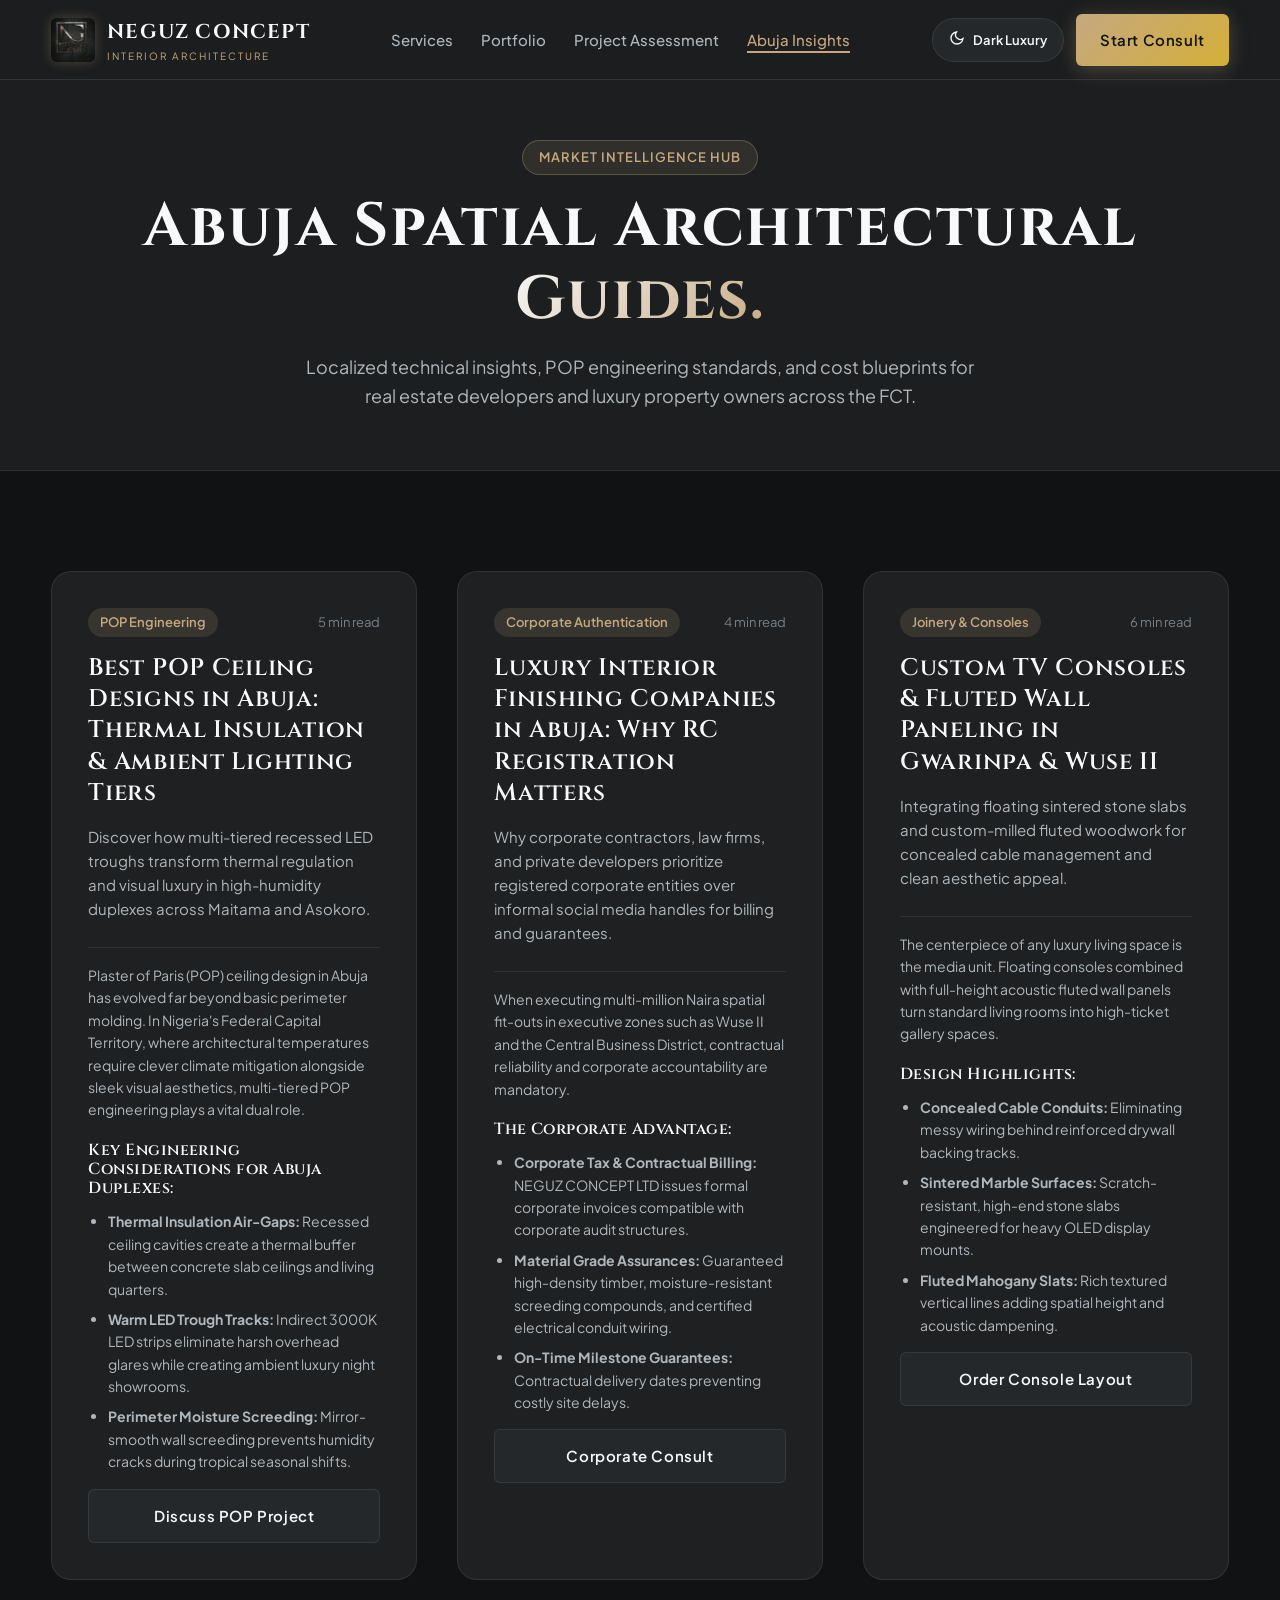
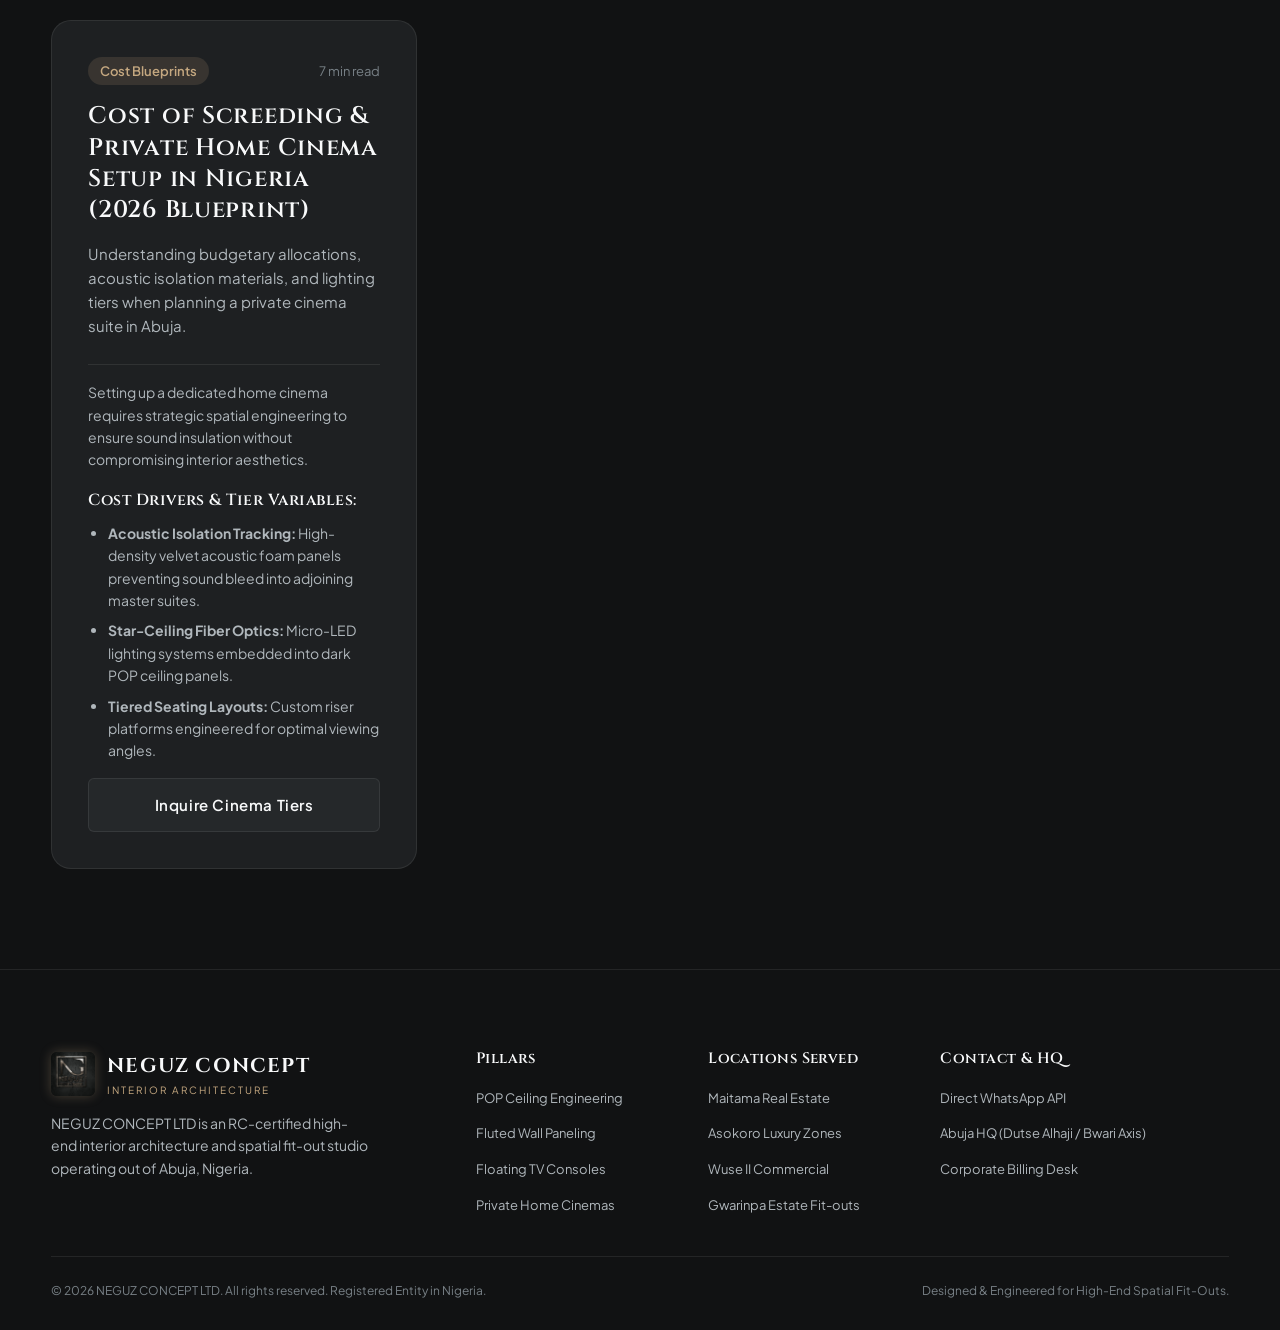
==== blog.html @ 22496ad7 "Add responsive Case Studies Portfolio page and Abuja Market Intelligence Hub page" ====
<!DOCTYPE html>
<html lang="en" data-theme="dark">
<head>
  <meta charset="UTF-8">
  <meta name="viewport" content="width=device-width, initial-scale=1.0, maximum-scale=5.0">
  <title>Abuja Interior Market Intelligence | NEGUZ CONCEPT LTD</title>
  <meta name="description" content="Read expert interior architecture guides, POP ceiling cost blueprints, custom wall panel guides, and spatial finishing insights tailored for homeowners and real estate developers in Abuja.">
  <meta name="keywords" content="Best POP ceiling designs in Abuja, Luxury interior finishing company Abuja, Custom TV console and wall paneling Gwarinpa, Cost of screeding and home cinema setup Nigeria, Interior decorators in Maitama and Asokoro">
  
  <!-- CSS Stylesheet -->
  <link rel="stylesheet" href="styles.css">
  
  <!-- JavaScript (Deferred) -->
  <script src="app.js" defer></script>
</head>
<body>

  <!-- ==========================================
       HEADER & NAVIGATION
       ========================================== -->
  <header class="header">
    <div class="container header-container">
      <a href="index.html" class="brand-logo" id="brandLogo">
        <img src="logo.png" alt="NEGUZ CONCEPT LTD Corporate Monogram Seal">
        <div class="brand-text">
          <span class="brand-name">NEGUZ CONCEPT</span>
          <span class="brand-sub">Interior Architecture</span>
        </div>
      </a>

      <nav class="nav-desktop">
        <ul class="nav-links">
          <li><a href="index.html#services" class="nav-link">Services</a></li>
          <li><a href="portfolio.html" class="nav-link">Portfolio</a></li>
          <li><a href="index.html#assessment" class="nav-link">Project Assessment</a></li>
          <li><a href="blog.html" class="nav-link active" style="color: var(--color-gold);">Abuja Insights</a></li>
        </ul>
      </nav>

      <div class="header-actions">
        <button class="theme-toggle-btn" id="themeToggleBtn" aria-label="Toggle Mode Theme">
          <span class="theme-icon">
            <svg viewBox="0 0 24 24"><path d="M21 12.79A9 9 0 1 1 11.21 3 7 7 0 0 0 21 12.79z"></path></svg>
          </span>
          <span class="theme-text">Dark Luxury</span>
        </button>

        <a href="index.html#assessment" class="btn btn-primary btn-nav-cta">Start Consult</a>

        <button class="mobile-menu-btn" id="mobileMenuBtn" aria-label="Open Mobile Menu">
          <svg class="hamburger-icon" viewBox="0 0 24 24" fill="none" stroke="currentColor" stroke-width="2"><line x1="3" y1="12" x2="21" y2="12"/><line x1="3" y1="6" x2="21" y2="6"/><line x1="3" y1="18" x2="21" y2="18"/></svg>
        </button>
      </div>
    </div>

    <!-- Mobile Navigation Drawer -->
    <div class="mobile-nav-drawer" id="mobileNavDrawer">
      <div class="mobile-nav-content">
        <ul class="mobile-nav-links">
          <li><a href="index.html#services" class="mobile-nav-link">Services</a></li>
          <li><a href="portfolio.html" class="mobile-nav-link">Portfolio</a></li>
          <li><a href="index.html#assessment" class="mobile-nav-link">Project Assessment</a></li>
          <li><a href="blog.html" class="mobile-nav-link">Abuja Insights</a></li>
        </ul>
        <div class="mobile-drawer-actions">
          <button class="theme-toggle-btn mobile-drawer-theme-btn" id="mobileThemeToggleBtn" aria-label="Toggle Mode Theme Mobile">
            <span class="theme-icon">
              <svg viewBox="0 0 24 24"><path d="M21 12.79A9 9 0 1 1 11.21 3 7 7 0 0 0 21 12.79z"></path></svg>
            </span>
            <span class="theme-text-mobile">Switch Theme</span>
          </button>
          <a href="index.html#assessment" class="btn btn-primary mobile-drawer-consult-btn">Start Consult</a>
        </div>
      </div>
    </div>
  </header>

  <!-- ==========================================
       BLOG HERO BANNER
       ========================================== -->
  <section class="page-hero">
    <div class="container text-center">
      <div class="badge">Market Intelligence Hub</div>
      <h1 class="page-title">Abuja Spatial Architectural <span class="text-gradient">Guides.</span></h1>
      <p class="page-subtitle">Localized technical insights, POP engineering standards, and cost blueprints for real estate developers and luxury property owners across the FCT.</p>
    </div>
  </section>

  <!-- ==========================================
       ARTICLES LIST SECTION
       ========================================== -->
  <section class="section-padding blog-section">
    <div class="container">
      
      <div class="blog-grid">

        <!-- Article 1 -->
        <article class="blog-post-card">
          <div class="blog-post-header">
            <span class="blog-category-badge">POP Engineering</span>
            <span class="blog-read-time">5 min read</span>
          </div>
          <h2 class="blog-post-title">Best POP Ceiling Designs in Abuja: Thermal Insulation & Ambient Lighting Tiers</h2>
          <p class="blog-post-excerpt">Discover how multi-tiered recessed LED troughs transform thermal regulation and visual luxury in high-humidity duplexes across Maitama and Asokoro.</p>
          <div class="blog-post-body">
            <p>Plaster of Paris (POP) ceiling design in Abuja has evolved far beyond basic perimeter molding. In Nigeria's Federal Capital Territory, where architectural temperatures require clever climate mitigation alongside sleek visual aesthetics, multi-tiered POP engineering plays a vital dual role.</p>
            <h4>Key Engineering Considerations for Abuja Duplexes:</h4>
            <ul>
              <li><strong>Thermal Insulation Air-Gaps:</strong> Recessed ceiling cavities create a thermal buffer between concrete slab ceilings and living quarters.</li>
              <li><strong>Warm LED Trough Tracks:</strong> Indirect 3000K LED strips eliminate harsh overhead glares while creating ambient luxury night showrooms.</li>
              <li><strong>Perimeter Moisture Screeding:</strong> Mirror-smooth wall screeding prevents humidity cracks during tropical seasonal shifts.</li>
            </ul>
          </div>
          <a href="https://wa.me/2348115251461?text=Hello%20Neguz%20Concept%2C%20I%20read%20your%20POP%20Ceiling%20Guide%20and%20want%20to%20consult." class="btn btn-secondary btn-full-mobile" target="_blank">Discuss POP Project</a>
        </article>

        <!-- Article 2 -->
        <article class="blog-post-card">
          <div class="blog-post-header">
            <span class="blog-category-badge">Corporate Authentication</span>
            <span class="blog-read-time">4 min read</span>
          </div>
          <h2 class="blog-post-title">Luxury Interior Finishing Companies in Abuja: Why RC Registration Matters</h2>
          <p class="blog-post-excerpt">Why corporate contractors, law firms, and private developers prioritize registered corporate entities over informal social media handles for billing and guarantees.</p>
          <div class="blog-post-body">
            <p>When executing multi-million Naira spatial fit-outs in executive zones such as Wuse II and the Central Business District, contractual reliability and corporate accountability are mandatory.</p>
            <h4>The Corporate Advantage:</h4>
            <ul>
              <li><strong>Corporate Tax & Contractual Billing:</strong> NEGUZ CONCEPT LTD issues formal corporate invoices compatible with corporate audit structures.</li>
              <li><strong>Material Grade Assurances:</strong> Guaranteed high-density timber, moisture-resistant screeding compounds, and certified electrical conduit wiring.</li>
              <li><strong>On-Time Milestone Guarantees:</strong> Contractual delivery dates preventing costly site delays.</li>
            </ul>
          </div>
          <a href="https://wa.me/2348115251461?text=Hello%20Neguz%20Concept%2C%20I%20would%20like%20to%20request%20a%20corporate%20billing%20consultation." class="btn btn-secondary btn-full-mobile" target="_blank">Corporate Consult</a>
        </article>

        <!-- Article 3 -->
        <article class="blog-post-card">
          <div class="blog-post-header">
            <span class="blog-category-badge">Joinery & Consoles</span>
            <span class="blog-read-time">6 min read</span>
          </div>
          <h2 class="blog-post-title">Custom TV Consoles & Fluted Wall Paneling in Gwarinpa & Wuse II</h2>
          <p class="blog-post-excerpt">Integrating floating sintered stone slabs and custom-milled fluted woodwork for concealed cable management and clean aesthetic appeal.</p>
          <div class="blog-post-body">
            <p>The centerpiece of any luxury living space is the media unit. Floating consoles combined with full-height acoustic fluted wall panels turn standard living rooms into high-ticket gallery spaces.</p>
            <h4>Design Highlights:</h4>
            <ul>
              <li><strong>Concealed Cable Conduits:</strong> Eliminating messy wiring behind reinforced drywall backing tracks.</li>
              <li><strong>Sintered Marble Surfaces:</strong> Scratch-resistant, high-end stone slabs engineered for heavy OLED display mounts.</li>
              <li><strong>Fluted Mahogany Slats:</strong> Rich textured vertical lines adding spatial height and acoustic dampening.</li>
            </ul>
          </div>
          <a href="https://wa.me/2348115251461?text=Hello%20Neguz%20Concept%2C%20I%20want%20to%20order%20a%20Custom%20TV%20Console%20design." class="btn btn-secondary btn-full-mobile" target="_blank">Order Console Layout</a>
        </article>

        <!-- Article 4 -->
        <article class="blog-post-card">
          <div class="blog-post-header">
            <span class="blog-category-badge">Cost Blueprints</span>
            <span class="blog-read-time">7 min read</span>
          </div>
          <h2 class="blog-post-title">Cost of Screeding & Private Home Cinema Setup in Nigeria (2026 Blueprint)</h2>
          <p class="blog-post-excerpt">Understanding budgetary allocations, acoustic isolation materials, and lighting tiers when planning a private cinema suite in Abuja.</p>
          <div class="blog-post-body">
            <p>Setting up a dedicated home cinema requires strategic spatial engineering to ensure sound insulation without compromising interior aesthetics.</p>
            <h4>Cost Drivers & Tier Variables:</h4>
            <ul>
              <li><strong>Acoustic Isolation Tracking:</strong> High-density velvet acoustic foam panels preventing sound bleed into adjoining master suites.</li>
              <li><strong>Star-Ceiling Fiber Optics:</strong> Micro-LED lighting systems embedded into dark POP ceiling panels.</li>
              <li><strong>Tiered Seating Layouts:</strong> Custom riser platforms engineered for optimal viewing angles.</li>
            </ul>
          </div>
          <a href="https://wa.me/2348115251461?text=Hello%20Neguz%20Concept%2C%20I%20want%20to%20inquire%20about%20Home%20Cinema%20pricing." class="btn btn-secondary btn-full-mobile" target="_blank">Inquire Cinema Tiers</a>
        </article>

      </div>

    </div>
  </section>

  <!-- ==========================================
       FOOTER
       ========================================== -->
  <footer class="footer">
    <div class="container">
      <div class="footer-grid">
        <div class="footer-brand">
          <a href="index.html" class="brand-logo">
            <img src="logo.png" alt="NEGUZ CONCEPT LTD Logo">
            <div class="brand-text">
              <span class="brand-name">NEGUZ CONCEPT</span>
              <span class="brand-sub">Interior Architecture</span>
            </div>
          </a>
          <p>NEGUZ CONCEPT LTD is an RC-certified high-end interior architecture and spatial fit-out studio operating out of Abuja, Nigeria.</p>
        </div>

        <div class="footer-col">
          <h4>Pillars</h4>
          <ul class="footer-links">
            <li><a href="index.html#services">POP Ceiling Engineering</a></li>
            <li><a href="index.html#services">Fluted Wall Paneling</a></li>
            <li><a href="index.html#services">Floating TV Consoles</a></li>
            <li><a href="index.html#services">Private Home Cinemas</a></li>
          </ul>
        </div>

        <div class="footer-col">
          <h4>Locations Served</h4>
          <ul class="footer-links">
            <li><a href="#">Maitama Real Estate</a></li>
            <li><a href="#">Asokoro Luxury Zones</a></li>
            <li><a href="#">Wuse II Commercial</a></li>
            <li><a href="#">Gwarinpa Estate Fit-outs</a></li>
          </ul>
        </div>

        <div class="footer-col">
          <h4>Contact & HQ</h4>
          <ul class="footer-links">
            <li><a href="https://wa.me/2348115251461">Direct WhatsApp API</a></li>
            <li><a href="#">Abuja HQ (Dutse Alhaji / Bwari Axis)</a></li>
            <li><a href="#">Corporate Billing Desk</a></li>
          </ul>
        </div>
      </div>

      <div class="footer-bottom">
        <div>&copy; 2026 NEGUZ CONCEPT LTD. All rights reserved. Registered Entity in Nigeria.</div>
        <div>Designed & Engineered for High-End Spatial Fit-Outs.</div>
      </div>
    </div>
  </footer>

</body>
</html>
---- styles.css ----
/* ==========================================================================
   NEGUZ CONCEPT LTD - Design System & Ultra-Responsive Stylesheet
   Project: High-End Dual-Themed Interior Architecture & Fit-Out Platform
   Location: Abuja, Nigeria
   ========================================================================== */

@import url('https://fonts.googleapis.com/css2?family=Cinzel:wght@400;600;700;900&family=Plus+Jakarta+Sans:wght@300;400;500;600;700&display=swap');

/* --- Root & CSS Variables --- */
:root {
  /* Common Brand Colors */
  --color-gold: #C5A880;
  --color-gold-bright: #D4AF37;
  --color-slate-dark: #3A3F41;
  --color-silver: #B0B7BC;
  --color-obsidian: #111213;

  /* Typography */
  --font-heading: 'Cinzel', serif;
  --font-body: 'Plus Jakarta Sans', sans-serif;

  /* Layout & Spacing */
  --max-width: 1280px;
  --header-height: 80px;
  --radius-sm: 6px;
  --radius-md: 12px;
  --radius-lg: 20px;
  --radius-full: 9999px;

  /* Transitions */
  --transition-fast: 0.2s cubic-bezier(0.16, 1, 0.3, 1);
  --transition-normal: 0.4s cubic-bezier(0.16, 1, 0.3, 1);
  --transition-slow: 0.7s cubic-bezier(0.16, 1, 0.3, 1);
}

/* --- Mode A: Dark Luxury Theme (Default) --- */
[data-theme="dark"] {
  --bg-primary: #111213;
  --bg-secondary: #1C1E1F;
  --bg-tertiary: #25282A;
  --bg-card: #1E2022;
  --text-primary: #F8F9FA;
  --text-secondary: #B0B7BC;
  --text-muted: #788086;
  --accent-glow: #C5A880;
  --accent-secondary: #3A3F41;
  --border-color: rgba(255, 255, 255, 0.08);
  --border-highlight: rgba(197, 168, 128, 0.3);
  --glass-bg: rgba(28, 30, 31, 0.92);
  --glass-border: rgba(255, 255, 255, 0.1);
  --shadow-main: 0 20px 40px rgba(0, 0, 0, 0.6);
  --hero-gradient: linear-gradient(180deg, rgba(17, 18, 19, 0.5) 0%, rgba(17, 18, 19, 0.95) 100%);
}

/* --- Mode B: Minimal Editorial Theme --- */
[data-theme="light"] {
  --bg-primary: #FDFDFD;
  --bg-secondary: #F4F5F7;
  --bg-tertiary: #EAECEF;
  --bg-card: #FFFFFF;
  --text-primary: #111213;
  --text-secondary: #4A5155;
  --text-muted: #848D93;
  --accent-glow: #2A2D2E;
  --accent-secondary: #C5A880;
  --border-color: rgba(0, 0, 0, 0.08);
  --border-highlight: rgba(58, 63, 65, 0.4);
  --glass-bg: rgba(255, 255, 255, 0.95);
  --glass-border: rgba(0, 0, 0, 0.08);
  --shadow-main: 0 20px 40px rgba(0, 0, 0, 0.06);
  --hero-gradient: linear-gradient(180deg, rgba(253, 253, 253, 0.3) 0%, rgba(253, 253, 253, 0.95) 100%);
}

/* --- Global Reset & Base Styles --- */
*, *::before, *::after {
  box-sizing: border-box;
  margin: 0;
  padding: 0;
}

html {
  scroll-behavior: smooth;
  font-size: 16px;
}

body {
  font-family: var(--font-body);
  background-color: var(--bg-primary);
  color: var(--text-primary);
  line-height: 1.6;
  transition: background-color var(--transition-normal), color var(--transition-normal);
  overflow-x: hidden;
  -webkit-font-smoothing: antialiased;
}

h1, h2, h3, h4, .font-heading {
  font-family: var(--font-heading);
  letter-spacing: 0.03em;
  font-weight: 600;
  line-height: 1.2;
}

a {
  color: inherit;
  text-decoration: none;
}

img {
  max-width: 100%;
  height: auto;
  display: block;
}

button {
  font-family: inherit;
  cursor: pointer;
  border: none;
  background: none;
}

/* --- Layout Utility Classes --- */
.container {
  width: 92%;
  max-width: var(--max-width);
  margin: 0 auto;
}

.section-padding {
  padding: clamp(60px, 8vw, 100px) 0;
}

.text-center {
  text-align: center;
}

.text-gold {
  color: var(--color-gold);
}

.text-gradient {
  background: linear-gradient(135deg, #F8F9FA 0%, var(--color-gold) 100%);
  -webkit-background-clip: text;
  -webkit-text-fill-color: transparent;
}

[data-theme="light"] .text-gradient {
  background: linear-gradient(135deg, #111213 0%, var(--color-gold) 100%);
  -webkit-background-clip: text;
  -webkit-text-fill-color: transparent;
}

.badge {
  display: inline-flex;
  align-items: center;
  gap: 8px;
  padding: 6px 16px;
  border-radius: var(--radius-full);
  font-size: clamp(0.75rem, 2vw, 0.8125rem);
  font-weight: 600;
  letter-spacing: 0.08em;
  text-transform: uppercase;
  background: rgba(197, 168, 128, 0.12);
  border: 1px solid var(--border-highlight);
  color: var(--color-gold);
}

/* --- Navigation Header --- */
.header {
  position: fixed;
  top: 0;
  left: 0;
  width: 100%;
  height: var(--header-height);
  z-index: 1000;
  background: var(--glass-bg);
  backdrop-filter: blur(16px);
  -webkit-backdrop-filter: blur(16px);
  border-bottom: 1px solid var(--glass-border);
  transition: background var(--transition-normal), border-color var(--transition-normal);
}

.header-container {
  display: flex;
  align-items: center;
  justify-content: space-between;
  height: 100%;
  position: relative;
  z-index: 1001;
}

.brand-logo {
  display: flex;
  align-items: center;
  gap: 12px;
}

.brand-logo img {
  width: 44px;
  height: 44px;
  border-radius: var(--radius-sm);
  box-shadow: 0 0 12px rgba(197, 168, 128, 0.3);
  object-fit: cover;
}

.brand-text {
  display: flex;
  flex-direction: column;
}

.brand-name {
  font-family: var(--font-heading);
  font-size: clamp(1rem, 3vw, 1.25rem);
  font-weight: 700;
  letter-spacing: 0.06em;
  color: var(--text-primary);
  white-space: nowrap;
}

.brand-sub {
  font-size: 0.625rem;
  letter-spacing: 0.2em;
  text-transform: uppercase;
  color: var(--color-gold);
}

.nav-desktop {
  display: flex;
}

.nav-links {
  display: flex;
  align-items: center;
  gap: 28px;
  list-style: none;
}

.nav-link {
  font-size: 0.9375rem;
  font-weight: 500;
  color: var(--text-secondary);
  transition: color var(--transition-fast);
  position: relative;
  padding: 4px 0;
}

.nav-link::after {
  content: '';
  position: absolute;
  bottom: 0;
  left: 0;
  width: 0;
  height: 2px;
  background: var(--color-gold);
  transition: width var(--transition-fast);
}

.nav-link:hover, .nav-link.active {
  color: var(--text-primary);
}

.nav-link:hover::after, .nav-link.active::after {
  width: 100%;
}

.header-actions {
  display: flex;
  align-items: center;
  gap: 12px;
  position: relative;
  z-index: 1002;
}

/* Base Theme Toggle Button */
.theme-toggle-btn {
  display: inline-flex;
  align-items: center;
  justify-content: center;
  gap: 8px;
  padding: 8px 16px;
  border-radius: var(--radius-full);
  background: var(--bg-tertiary);
  border: 1px solid var(--border-color);
  color: var(--text-primary);
  font-size: 0.8125rem;
  font-weight: 600;
  transition: all var(--transition-fast);
  min-height: 44px;
  cursor: pointer;
  user-select: none;
  -webkit-tap-highlight-color: transparent;
}

.theme-toggle-btn:hover, .theme-toggle-btn:active {
  border-color: var(--color-gold);
  color: var(--color-gold);
}

.theme-toggle-btn svg {
  width: 16px;
  height: 16px;
  fill: none;
  stroke: currentColor;
  stroke-width: 2;
  flex-shrink: 0;
}

/* Mobile Hamburger Button */
.mobile-menu-btn {
  display: none;
  align-items: center;
  justify-content: center;
  width: 44px;
  height: 44px;
  border-radius: var(--radius-sm);
  background: var(--bg-tertiary);
  border: 1px solid var(--border-color);
  color: var(--text-primary);
  cursor: pointer;
  z-index: 1002;
  -webkit-tap-highlight-color: transparent;
}

.mobile-menu-btn svg {
  width: 24px;
  height: 24px;
}

/* Mobile Navigation Drawer */
.mobile-nav-drawer {
  display: block;
  position: fixed;
  top: var(--header-height);
  left: 0;
  width: 100%;
  background: var(--bg-card);
  border-bottom: 1px solid var(--border-color);
  box-shadow: var(--shadow-main);
  z-index: 999;
  transform: translateY(-100%);
  opacity: 0;
  visibility: hidden;
  pointer-events: none;
  transition: transform var(--transition-normal), opacity var(--transition-normal), visibility var(--transition-normal);
}

.mobile-nav-drawer.open {
  transform: translateY(0);
  opacity: 1;
  visibility: visible;
  pointer-events: auto;
}

.mobile-nav-content {
  padding: 24px;
  display: flex;
  flex-direction: column;
  gap: 20px;
}

.mobile-nav-links {
  list-style: none;
  display: flex;
  flex-direction: column;
  gap: 8px;
}

.mobile-nav-link {
  font-size: 1.125rem;
  font-weight: 600;
  color: var(--text-primary);
  display: block;
  padding: 12px 0;
  border-bottom: 1px solid var(--border-color);
}

.mobile-drawer-actions {
  display: flex;
  flex-direction: column;
  gap: 12px;
  margin-top: 10px;
  width: 100%;
}

/* Dedicated Mobile Drawer Theme Button Styling */
.mobile-drawer-theme-btn {
  width: 100% !important;
  max-width: 100% !important;
  padding: 14px 20px !important;
  border-radius: var(--radius-sm) !important;
  justify-content: center !important;
  align-items: center !important;
  background: var(--bg-tertiary) !important;
  font-size: 0.9375rem !important;
  white-space: nowrap !important;
  display: flex !important;
}

.theme-text-mobile {
  display: inline-block !important;
  white-space: nowrap !important;
}

.mobile-drawer-consult-btn {
  width: 100% !important;
}

/* Action Buttons */
.btn {
  display: inline-flex;
  align-items: center;
  justify-content: center;
  gap: 10px;
  padding: 14px 24px;
  border-radius: var(--radius-sm);
  font-size: 0.9375rem;
  font-weight: 600;
  letter-spacing: 0.04em;
  transition: all var(--transition-fast);
  min-height: 46px;
}

.btn-primary {
  background: linear-gradient(135deg, var(--color-gold) 0%, var(--color-gold-bright) 100%);
  color: #111213;
  box-shadow: 0 4px 20px rgba(197, 168, 128, 0.3);
}

.btn-primary:hover {
  transform: translateY(-2px);
  box-shadow: 0 8px 25px rgba(197, 168, 128, 0.45);
}

.btn-secondary {
  background: var(--bg-tertiary);
  color: var(--text-primary);
  border: 1px solid var(--border-color);
}

.btn-secondary:hover {
  border-color: var(--color-gold);
  color: var(--color-gold);
}

/* --- Hero Section & Page Banners --- */
.hero {
  position: relative;
  min-height: 100vh;
  display: flex;
  align-items: center;
  padding-top: calc(var(--header-height) + 20px);
  padding-bottom: 60px;
  overflow: hidden;
  background: var(--bg-primary);
}

.page-hero {
  position: relative;
  padding-top: calc(var(--header-height) + 60px);
  padding-bottom: 60px;
  background: var(--bg-secondary);
  border-bottom: 1px solid var(--border-color);
}

.page-title {
  font-size: clamp(2.2rem, 5vw, 3.8rem);
  font-weight: 700;
  margin-top: 16px;
  margin-bottom: 16px;
}

.page-subtitle {
  font-size: clamp(1rem, 2vw, 1.125rem);
  color: var(--text-secondary);
  max-width: 680px;
  margin: 0 auto;
}

.hero-bg-graphic {
  position: absolute;
  top: 0;
  left: 0;
  width: 100%;
  height: 100%;
  z-index: 1;
  opacity: 0.15;
  background-image: 
    radial-gradient(circle at 80% 20%, var(--color-gold) 0%, transparent 40%),
    radial-gradient(circle at 20% 80%, var(--color-slate-dark) 0%, transparent 50%);
  pointer-events: none;
}

.hero-grid {
  position: relative;
  z-index: 2;
  display: grid;
  grid-template-columns: 1.1fr 0.9fr;
  gap: clamp(30px, 5vw, 60px);
  align-items: center;
}

.hero-content {
  display: flex;
  flex-direction: column;
  align-items: flex-start;
  gap: 20px;
}

.hero-title {
  font-size: clamp(2rem, 5.5vw, 4.2rem);
  font-weight: 700;
  line-height: 1.15;
}

.hero-subtitle {
  font-size: clamp(1rem, 2vw, 1.125rem);
  color: var(--text-secondary);
  max-width: 580px;
  font-weight: 400;
}

.hero-cta-group {
  display: flex;
  align-items: center;
  gap: 16px;
  margin-top: 10px;
  flex-wrap: wrap;
  width: 100%;
}

.hero-stats {
  display: grid;
  grid-template-columns: repeat(3, 1fr);
  gap: 20px;
  width: 100%;
  margin-top: 30px;
  padding-top: 24px;
  border-top: 1px solid var(--border-color);
}

.stat-item {
  display: flex;
  flex-direction: column;
}

.stat-number {
  font-family: var(--font-heading);
  font-size: clamp(1.5rem, 3vw, 2rem);
  font-weight: 700;
  color: var(--color-gold);
}

.stat-label {
  font-size: clamp(0.7rem, 1.5vw, 0.8125rem);
  color: var(--text-muted);
  text-transform: uppercase;
  letter-spacing: 0.05em;
}

/* Hero Showcase Card */
.hero-visual {
  position: relative;
  border-radius: var(--radius-lg);
  overflow: hidden;
  box-shadow: var(--shadow-main);
  border: 1px solid var(--border-highlight);
  background: var(--bg-card);
  width: 100%;
}

.hero-showcase-box {
  width: 100%;
  aspect-ratio: 4/3;
  position: relative;
  background: linear-gradient(135deg, var(--bg-tertiary) 0%, var(--bg-secondary) 100%);
  display: flex;
  flex-direction: column;
  justify-content: flex-end;
  padding: clamp(16px, 4vw, 30px);
  overflow: hidden;
}

.architectural-art {
  position: absolute;
  inset: 0;
  display: flex;
  align-items: center;
  justify-content: center;
  opacity: 0.85;
}

.architectural-art svg {
  width: 100%;
  height: 100%;
}

.showcase-overlay {
  position: relative;
  z-index: 3;
  background: var(--glass-bg);
  backdrop-filter: blur(12px);
  -webkit-backdrop-filter: blur(12px);
  padding: 16px;
  border-radius: var(--radius-md);
  border: 1px solid var(--glass-border);
}

.showcase-title {
  font-size: clamp(0.9375rem, 2vw, 1.125rem);
  font-weight: 600;
  margin-bottom: 2px;
}

.showcase-location {
  font-size: clamp(0.75rem, 1.5vw, 0.8125rem);
  color: var(--color-gold);
  letter-spacing: 0.05em;
}

/* --- Corporate Blueprint / Trust Banner --- */
.trust-banner {
  background: var(--bg-secondary);
  border-y: 1px solid var(--border-color);
  padding: 36px 0;
}

.trust-flex {
  display: flex;
  align-items: center;
  justify-content: space-between;
  flex-wrap: wrap;
  gap: 24px;
}

.trust-badge-box {
  display: flex;
  align-items: center;
  gap: 16px;
}

.trust-icon {
  width: 48px;
  height: 48px;
  flex-shrink: 0;
  border-radius: var(--radius-md);
  background: rgba(197, 168, 128, 0.15);
  display: flex;
  align-items: center;
  justify-content: center;
  color: var(--color-gold);
}

.trust-icon svg {
  width: 24px;
  height: 24px;
}

.trust-info h4 {
  font-size: clamp(0.9375rem, 2vw, 1.125rem);
  margin-bottom: 2px;
}

.trust-info p {
  font-size: clamp(0.8125rem, 1.5vw, 0.875rem);
  color: var(--text-secondary);
}

.trust-locations {
  display: flex;
  align-items: center;
  gap: 16px;
  flex-wrap: wrap;
}

.location-pill {
  display: flex;
  align-items: center;
  gap: 6px;
  font-size: 0.8125rem;
  font-weight: 600;
  color: var(--text-secondary);
}

.location-pill::before {
  content: '';
  width: 6px;
  height: 6px;
  border-radius: 50%;
  background: var(--color-gold);
}

/* --- Bespoke Services Section --- */
.services-header {
  text-align: center;
  max-width: 700px;
  margin: 0 auto clamp(40px, 6vw, 60px) auto;
}

.services-header h2 {
  font-size: clamp(1.8rem, 4vw, 2.5rem);
  margin-top: 12px;
  margin-bottom: 16px;
}

.services-grid {
  display: grid;
  grid-template-columns: repeat(auto-fit, minmax(280px, 1fr));
  gap: clamp(20px, 3vw, 32px);
}

.service-card {
  background: var(--bg-card);
  border: 1px solid var(--border-color);
  border-radius: var(--radius-lg);
  padding: clamp(24px, 4vw, 40px);
  display: flex;
  flex-direction: column;
  gap: 16px;
  transition: all var(--transition-normal);
  position: relative;
  overflow: hidden;
}

.service-card:hover {
  transform: translateY(-6px);
  border-color: var(--border-highlight);
  box-shadow: var(--shadow-main);
}

.service-icon-wrapper {
  width: 56px;
  height: 56px;
  border-radius: var(--radius-md);
  background: var(--bg-tertiary);
  border: 1px solid var(--border-color);
  display: flex;
  align-items: center;
  justify-content: center;
  color: var(--color-gold);
}

.service-icon-wrapper svg {
  width: 28px;
  height: 28px;
}

.service-title {
  font-size: clamp(1.125rem, 2.5vw, 1.375rem);
}

.service-desc {
  color: var(--text-secondary);
  font-size: 0.9375rem;
  line-height: 1.6;
}

.service-link {
  display: inline-flex;
  align-items: center;
  gap: 8px;
  font-size: 0.875rem;
  font-weight: 700;
  color: var(--color-gold);
  margin-top: auto;
  padding-top: 8px;
  letter-spacing: 0.05em;
  text-transform: uppercase;
}

/* --- Portfolio Page Specific Styles --- */
.portfolio-filter-bar {
  display: flex;
  align-items: center;
  justify-content: center;
  gap: 12px;
  flex-wrap: wrap;
  margin-bottom: clamp(30px, 5vw, 50px);
}

.filter-btn {
  padding: 10px 20px;
  border-radius: var(--radius-full);
  background: var(--bg-card);
  border: 1px solid var(--border-color);
  color: var(--text-secondary);
  font-size: 0.875rem;
  font-weight: 600;
  transition: all var(--transition-fast);
}

.filter-btn:hover, .filter-btn.active {
  border-color: var(--color-gold);
  background: var(--color-gold);
  color: #111213;
}

.portfolio-grid {
  display: grid;
  grid-template-columns: repeat(auto-fit, minmax(320px, 1fr));
  gap: clamp(24px, 4vw, 36px);
}

.portfolio-item-card {
  background: var(--bg-card);
  border-radius: var(--radius-lg);
  border: 1px solid var(--border-color);
  overflow: hidden;
  display: flex;
  flex-direction: column;
  transition: all var(--transition-normal);
}

.portfolio-item-card:hover {
  transform: translateY(-6px);
  border-color: var(--border-highlight);
  box-shadow: var(--shadow-main);
}

.card-graphic-box {
  width: 100%;
  height: 260px;
  background: var(--bg-tertiary);
  overflow: hidden;
}

.card-details {
  padding: clamp(20px, 3vw, 30px);
  display: flex;
  flex-direction: column;
  gap: 14px;
  flex-grow: 1;
}

.card-meta {
  display: flex;
  align-items: center;
  justify-content: space-between;
  font-size: 0.8125rem;
  color: var(--text-muted);
}

.card-category {
  color: var(--color-gold);
  font-weight: 600;
}

.card-title {
  font-size: 1.25rem;
}

.card-desc {
  font-size: 0.875rem;
  color: var(--text-secondary);
  line-height: 1.6;
}

/* --- Blog Page Specific Styles --- */
.blog-grid {
  display: grid;
  grid-template-columns: repeat(auto-fit, minmax(320px, 1fr));
  gap: clamp(24px, 4vw, 40px);
}

.blog-post-card {
  background: var(--bg-card);
  border: 1px solid var(--border-color);
  border-radius: var(--radius-lg);
  padding: clamp(24px, 4vw, 36px);
  display: flex;
  flex-direction: column;
  gap: 16px;
  transition: all var(--transition-normal);
}

.blog-post-card:hover {
  transform: translateY(-6px);
  border-color: var(--border-highlight);
  box-shadow: var(--shadow-main);
}

.blog-post-header {
  display: flex;
  align-items: center;
  justify-content: space-between;
  font-size: 0.8125rem;
}

.blog-category-badge {
  padding: 4px 12px;
  border-radius: var(--radius-full);
  background: rgba(197, 168, 128, 0.15);
  color: var(--color-gold);
  font-weight: 600;
}

.blog-read-time {
  color: var(--text-muted);
}

.blog-post-title {
  font-size: clamp(1.25rem, 2.5vw, 1.5rem);
  line-height: 1.3;
}

.blog-post-excerpt {
  font-size: 0.9375rem;
  color: var(--text-secondary);
}

.blog-post-body {
  margin-top: 10px;
  padding-top: 16px;
  border-top: 1px solid var(--border-color);
  font-size: 0.875rem;
  color: var(--text-secondary);
  display: flex;
  flex-direction: column;
  gap: 12px;
}

.blog-post-body h4 {
  color: var(--text-primary);
  font-size: 1rem;
  margin-top: 8px;
}

.blog-post-body ul {
  padding-left: 20px;
  display: flex;
  flex-direction: column;
  gap: 8px;
}

/* --- Portfolio & Section Overrides --- */
.portfolio-section {
  background: var(--bg-secondary);
  position: relative;
}

.portfolio-header {
  display: flex;
  align-items: flex-end;
  justify-content: space-between;
  margin-bottom: clamp(30px, 5vw, 60px);
  flex-wrap: wrap;
  gap: 20px;
}

.portfolio-header-text h2 {
  font-size: clamp(1.8rem, 4vw, 2.5rem);
  margin-top: 12px;
}

.portfolio-case-study {
  background: var(--bg-card);
  border-radius: var(--radius-lg);
  border: 1px solid var(--border-color);
  overflow: hidden;
  margin-bottom: clamp(30px, 5vw, 60px);
  display: grid;
  grid-template-columns: 1fr 1fr;
  align-items: center;
}

.portfolio-case-study:last-child {
  margin-bottom: 0;
}

.case-study-info {
  padding: clamp(24px, 5vw, 50px);
  display: flex;
  flex-direction: column;
  gap: 16px;
}

.case-study-title {
  font-size: clamp(1.25rem, 3vw, 1.75rem);
}

.case-study-desc {
  color: var(--text-secondary);
  font-size: 0.9375rem;
}

.case-study-tags {
  display: flex;
  gap: 8px;
  flex-wrap: wrap;
}

.case-tag {
  padding: 4px 10px;
  border-radius: var(--radius-sm);
  background: var(--bg-tertiary);
  font-size: 0.75rem;
  color: var(--text-secondary);
}

/* Before / After Split Slider Component */
.split-slider-wrapper {
  position: relative;
  width: 100%;
  height: clamp(280px, 40vw, 420px);
  overflow: hidden;
  user-select: none;
  touch-action: pan-y;
  background: var(--bg-tertiary);
}

.slider-img-after,
.slider-img-before {
  position: absolute;
  top: 0;
  left: 0;
  width: 100%;
  height: 100%;
}

.slider-img-after {
  z-index: 1;
}

.slider-img-before {
  z-index: 2;
  width: 50%;
  overflow: hidden;
  border-right: 2px solid var(--color-gold);
}

.artwork-container {
  width: 100%;
  height: 100%;
  display: flex;
  align-items: center;
  justify-content: center;
}

.artwork-before {
  background: linear-gradient(135deg, #2c2f31 0%, #1b1c1d 100%);
  color: #788086;
}

.artwork-after {
  background: linear-gradient(135deg, #1c1d1f 0%, #111213 100%);
  color: var(--color-gold);
}

.slider-label {
  position: absolute;
  top: 16px;
  padding: 4px 10px;
  border-radius: var(--radius-sm);
  font-size: 0.6875rem;
  font-weight: 700;
  letter-spacing: 0.08em;
  text-transform: uppercase;
  z-index: 10;
}

.slider-label.before {
  left: 16px;
  background: rgba(0, 0, 0, 0.7);
  color: #FFF;
}

.slider-label.after {
  right: 16px;
  background: var(--color-gold);
  color: #111213;
}

.slider-handle {
  position: absolute;
  top: 0;
  bottom: 0;
  left: 50%;
  width: 4px;
  background: var(--color-gold);
  z-index: 10;
  cursor: ew-resize;
  transform: translateX(-50%);
}

.slider-handle-button {
  position: absolute;
  top: 50%;
  left: 50%;
  transform: translate(-50%, -50%);
  width: 44px;
  height: 44px;
  border-radius: 50%;
  background: var(--color-gold);
  color: #111213;
  display: flex;
  align-items: center;
  justify-content: center;
  box-shadow: 0 0 15px rgba(0,0,0,0.5);
}

/* --- Interactive Lead Qualification Wizard (Modal & Section) --- */
.lead-section {
  position: relative;
}

.lead-card-box {
  background: var(--bg-card);
  border: 1px solid var(--border-highlight);
  border-radius: var(--radius-lg);
  padding: clamp(24px, 5vw, 60px);
  box-shadow: var(--shadow-main);
  max-width: 900px;
  margin: 0 auto;
}

.wizard-header {
  text-align: center;
  margin-bottom: 30px;
}

.wizard-header h3 {
  font-size: clamp(1.5rem, 3.5vw, 2rem);
  margin-top: 8px;
  margin-bottom: 8px;
}

.wizard-progress {
  display: flex;
  align-items: center;
  justify-content: center;
  gap: 8px;
  margin-bottom: 30px;
}

.progress-step {
  width: 32px;
  height: 4px;
  border-radius: 2px;
  background: var(--bg-tertiary);
  transition: background var(--transition-fast);
}

.progress-step.active {
  background: var(--color-gold);
}

.wizard-step-content {
  display: none;
}

.wizard-step-content.active {
  display: block;
}

.step-question {
  font-size: clamp(1.0625rem, 2.5vw, 1.25rem);
  font-weight: 600;
  margin-bottom: 20px;
  text-align: center;
}

.options-grid {
  display: grid;
  grid-template-columns: repeat(auto-fit, minmax(200px, 1fr));
  gap: 12px;
  margin-bottom: 28px;
}

.option-card {
  padding: 16px;
  border-radius: var(--radius-md);
  background: var(--bg-tertiary);
  border: 1px solid var(--border-color);
  cursor: pointer;
  transition: all var(--transition-fast);
  display: flex;
  align-items: center;
  gap: 12px;
  font-weight: 500;
  font-size: 0.875rem;
  min-height: 52px;
}

.option-card:hover, .option-card.selected {
  border-color: var(--color-gold);
  background: rgba(197, 168, 128, 0.1);
  color: var(--color-gold);
}

.option-card input[type="radio"],
.option-card input[type="checkbox"] {
  accent-color: var(--color-gold);
  width: 18px;
  height: 18px;
  flex-shrink: 0;
}

.wizard-controls {
  display: flex;
  align-items: center;
  justify-content: space-between;
  padding-top: 16px;
  border-top: 1px solid var(--border-color);
  gap: 12px;
}

/* --- Localized SEO Article Section --- */
.seo-section {
  background: var(--bg-secondary);
  border-t: 1px solid var(--border-color);
}

.seo-grid {
  display: grid;
  grid-template-columns: repeat(auto-fit, minmax(260px, 1fr));
  gap: clamp(20px, 3vw, 30px);
  margin-top: 30px;
}

.seo-article-card {
  background: var(--bg-card);
  padding: clamp(20px, 4vw, 30px);
  border-radius: var(--radius-md);
  border: 1px solid var(--border-color);
}

.seo-article-card h3 {
  font-size: 1.125rem;
  margin-bottom: 10px;
}

.seo-article-card p {
  font-size: 0.875rem;
  color: var(--text-secondary);
}

/* --- Footer --- */
.footer {
  background: var(--bg-primary);
  border-top: 1px solid var(--border-color);
  padding: clamp(50px, 8vw, 80px) 0 30px 0;
}

.footer-grid {
  display: grid;
  grid-template-columns: 2fr 1fr 1fr 1.5fr;
  gap: clamp(24px, 4vw, 40px);
  margin-bottom: 40px;
}

.footer-brand p {
  color: var(--text-secondary);
  font-size: 0.875rem;
  margin-top: 14px;
  max-width: 320px;
}

.footer-col h4 {
  font-size: 0.9375rem;
  margin-bottom: 16px;
  color: var(--text-primary);
}

.footer-links {
  list-style: none;
  display: flex;
  flex-direction: column;
  gap: 10px;
}

.footer-links a {
  font-size: 0.8125rem;
  color: var(--text-secondary);
  transition: color var(--transition-fast);
}

.footer-links a:hover {
  color: var(--color-gold);
}

.footer-bottom {
  padding-top: 24px;
  border-top: 1px solid var(--border-color);
  display: flex;
  align-items: center;
  justify-content: space-between;
  flex-wrap: wrap;
  gap: 16px;
  font-size: 0.75rem;
  color: var(--text-muted);
}

/* --- Responsive Media Queries (Mobile, Tablet & Large Screens) --- */
@media (max-width: 992px) {
  .nav-desktop {
    display: none;
  }
  .mobile-menu-btn {
    display: flex;
  }
  .hero-grid {
    grid-template-columns: 1fr;
  }
  .portfolio-case-study {
    grid-template-columns: 1fr;
  }
  .footer-grid {
    grid-template-columns: 1fr 1fr;
  }
}

@media (max-width: 600px) {
  .header-actions .btn-nav-cta {
    display: none;
  }
  .header-actions .theme-text {
    display: none;
  }
  .header-actions .theme-toggle-btn {
    padding: 8px;
    width: 44px;
    justify-content: center;
  }
  .btn-full-mobile {
    width: 100%;
  }
  .hero-stats {
    grid-template-columns: repeat(3, 1fr);
    gap: 10px;
    text-align: center;
  }
  .footer-grid {
    grid-template-columns: 1fr;
  }
  .options-grid {
    grid-template-columns: 1fr;
  }
  .wizard-controls .btn {
    flex: 1;
  }
  .portfolio-grid, .blog-grid {
    grid-template-columns: 1fr;
  }
}
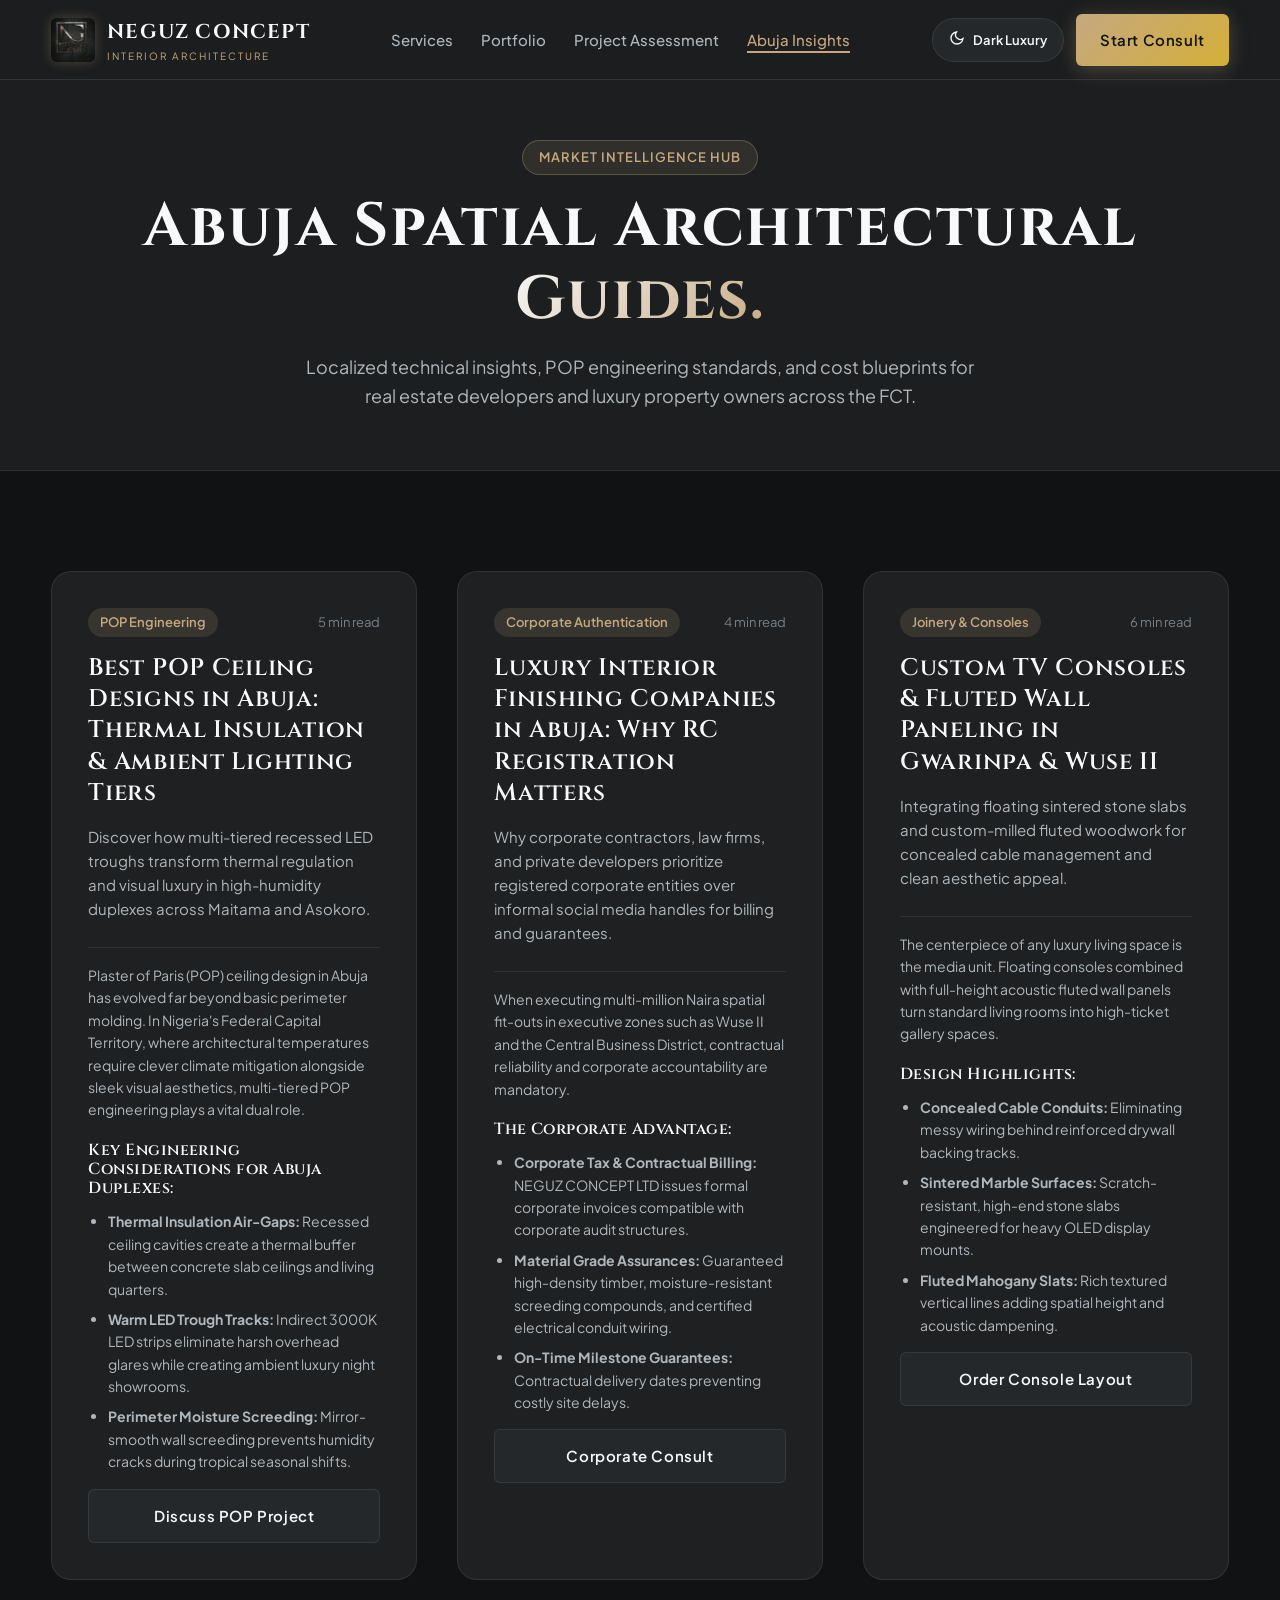
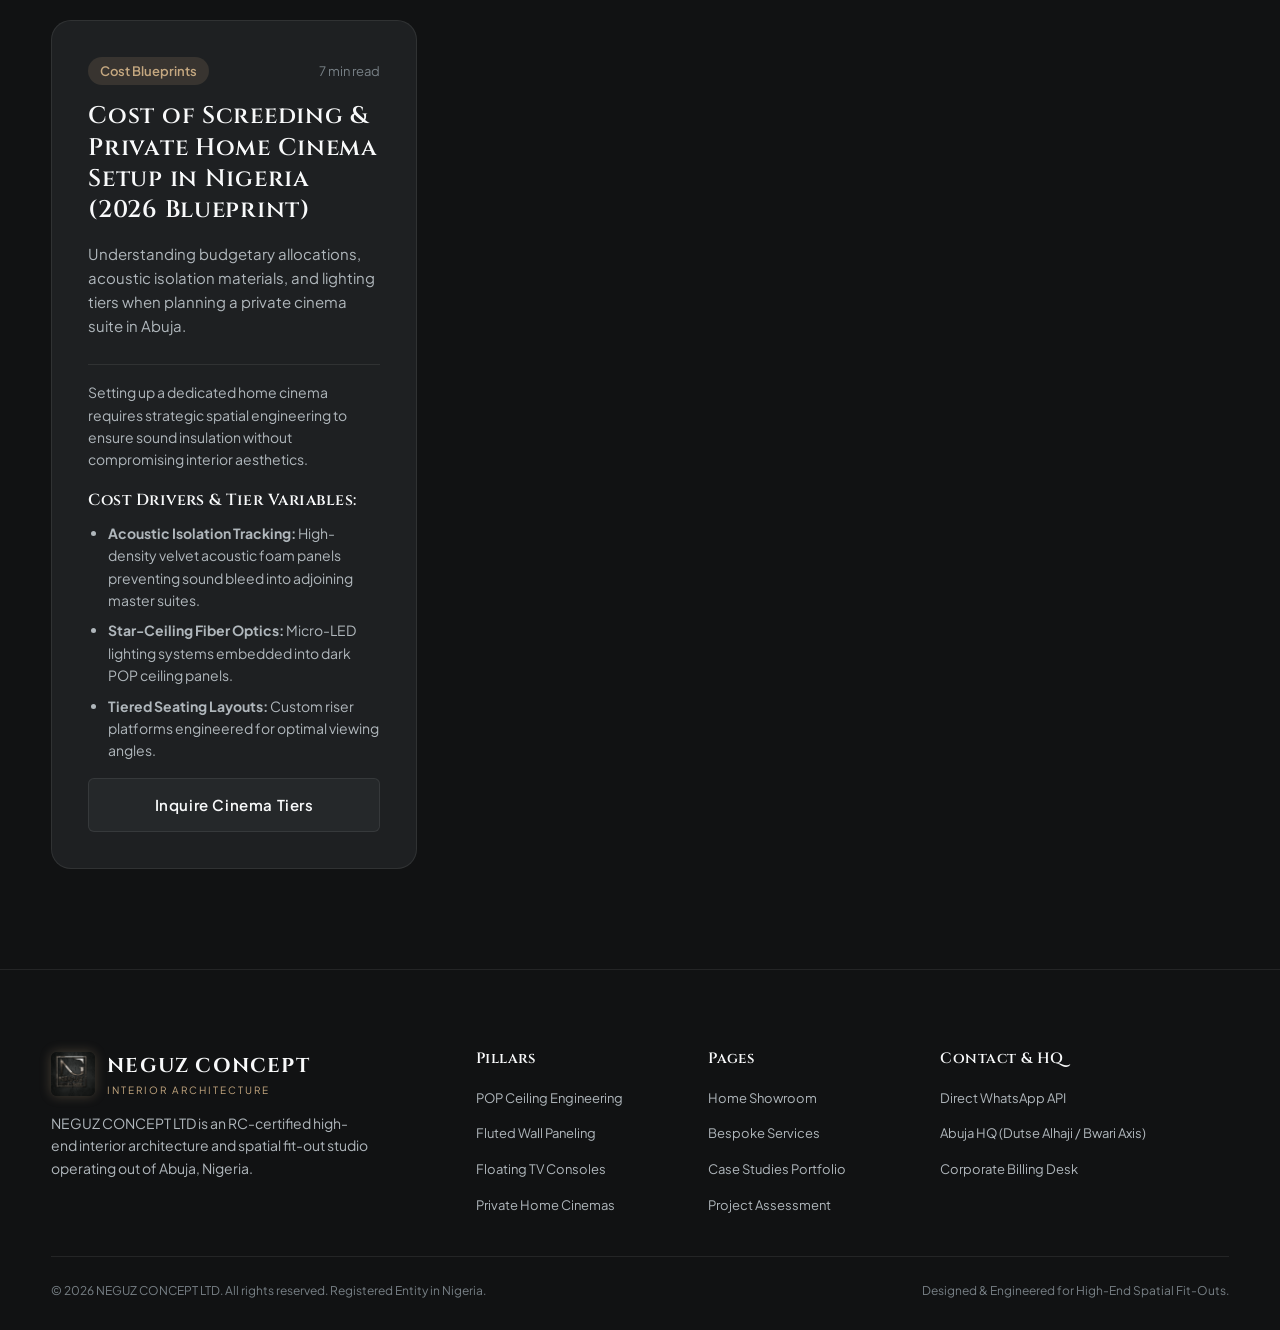
==== commit 5b5dafcf: "Create dedicated Bespoke Services page and Project Assessment page with full cross-page routing" ====
--- a/blog.html
+++ b/blog.html
@@ -30,9 +30,9 @@
 
       <nav class="nav-desktop">
         <ul class="nav-links">
-          <li><a href="index.html#services" class="nav-link">Services</a></li>
+          <li><a href="services.html" class="nav-link">Services</a></li>
           <li><a href="portfolio.html" class="nav-link">Portfolio</a></li>
-          <li><a href="index.html#assessment" class="nav-link">Project Assessment</a></li>
+          <li><a href="assessment.html" class="nav-link">Project Assessment</a></li>
           <li><a href="blog.html" class="nav-link active" style="color: var(--color-gold);">Abuja Insights</a></li>
         </ul>
       </nav>
@@ -45,7 +45,7 @@
           <span class="theme-text">Dark Luxury</span>
         </button>
 
-        <a href="index.html#assessment" class="btn btn-primary btn-nav-cta">Start Consult</a>
+        <a href="assessment.html" class="btn btn-primary btn-nav-cta">Start Consult</a>
 
         <button class="mobile-menu-btn" id="mobileMenuBtn" aria-label="Open Mobile Menu">
           <svg class="hamburger-icon" viewBox="0 0 24 24" fill="none" stroke="currentColor" stroke-width="2"><line x1="3" y1="12" x2="21" y2="12"/><line x1="3" y1="6" x2="21" y2="6"/><line x1="3" y1="18" x2="21" y2="18"/></svg>
@@ -57,9 +57,9 @@
     <div class="mobile-nav-drawer" id="mobileNavDrawer">
       <div class="mobile-nav-content">
         <ul class="mobile-nav-links">
-          <li><a href="index.html#services" class="mobile-nav-link">Services</a></li>
+          <li><a href="services.html" class="mobile-nav-link">Services</a></li>
           <li><a href="portfolio.html" class="mobile-nav-link">Portfolio</a></li>
-          <li><a href="index.html#assessment" class="mobile-nav-link">Project Assessment</a></li>
+          <li><a href="assessment.html" class="mobile-nav-link">Project Assessment</a></li>
           <li><a href="blog.html" class="mobile-nav-link">Abuja Insights</a></li>
         </ul>
         <div class="mobile-drawer-actions">
@@ -69,7 +69,7 @@
             </span>
             <span class="theme-text-mobile">Switch Theme</span>
           </button>
-          <a href="index.html#assessment" class="btn btn-primary mobile-drawer-consult-btn">Start Consult</a>
+          <a href="assessment.html" class="btn btn-primary mobile-drawer-consult-btn">Start Consult</a>
         </div>
       </div>
     </div>
@@ -199,20 +199,20 @@
         <div class="footer-col">
           <h4>Pillars</h4>
           <ul class="footer-links">
-            <li><a href="index.html#services">POP Ceiling Engineering</a></li>
-            <li><a href="index.html#services">Fluted Wall Paneling</a></li>
-            <li><a href="index.html#services">Floating TV Consoles</a></li>
-            <li><a href="index.html#services">Private Home Cinemas</a></li>
+            <li><a href="services.html#pop-service">POP Ceiling Engineering</a></li>
+            <li><a href="services.html#console-service">Fluted Wall Paneling</a></li>
+            <li><a href="services.html#console-service">Floating TV Consoles</a></li>
+            <li><a href="services.html#cinema-service">Private Home Cinemas</a></li>
           </ul>
         </div>
 
         <div class="footer-col">
-          <h4>Locations Served</h4>
+          <h4>Pages</h4>
           <ul class="footer-links">
-            <li><a href="#">Maitama Real Estate</a></li>
-            <li><a href="#">Asokoro Luxury Zones</a></li>
-            <li><a href="#">Wuse II Commercial</a></li>
-            <li><a href="#">Gwarinpa Estate Fit-outs</a></li>
+            <li><a href="index.html">Home Showroom</a></li>
+            <li><a href="services.html">Bespoke Services</a></li>
+            <li><a href="portfolio.html">Case Studies Portfolio</a></li>
+            <li><a href="assessment.html">Project Assessment</a></li>
           </ul>
         </div>
 
--- a/styles.css
+++ b/styles.css
@@ -688,7 +688,7 @@
   background: var(--color-gold);
 }
 
-/* --- Bespoke Services Section --- */
+/* --- Bespoke Services Section & Dedicated Service Blocks --- */
 .services-header {
   text-align: center;
   max-width: 700px;
@@ -764,6 +764,60 @@
   padding-top: 8px;
   letter-spacing: 0.05em;
   text-transform: uppercase;
+}
+
+/* Detailed Service Blocks for services.html */
+.service-detail-block {
+  background: var(--bg-card);
+  border: 1px solid var(--border-color);
+  border-radius: var(--radius-lg);
+  padding: clamp(30px, 5vw, 60px);
+  overflow: hidden;
+}
+
+.service-detail-grid {
+  display: grid;
+  grid-template-columns: 1.1fr 0.9fr;
+  gap: clamp(30px, 5vw, 60px);
+  align-items: center;
+}
+
+.service-detail-grid.reverse {
+  grid-template-columns: 0.9fr 1.1fr;
+}
+
+.service-detail-content h2 {
+  font-size: clamp(1.8rem, 3.5vw, 2.5rem);
+  margin-top: 12px;
+  margin-bottom: 16px;
+}
+
+.service-lead-text {
+  font-size: 1.0625rem;
+  color: var(--text-secondary);
+  margin-bottom: 24px;
+}
+
+.service-feature-list {
+  display: flex;
+  flex-direction: column;
+  gap: 14px;
+  margin-bottom: 32px;
+}
+
+.feature-item {
+  display: flex;
+  align-items: flex-start;
+  gap: 12px;
+  font-size: 0.9375rem;
+}
+
+.service-detail-graphic {
+  width: 100%;
+  height: clamp(260px, 30vw, 350px);
+  border-radius: var(--radius-md);
+  overflow: hidden;
+  border: 1px solid var(--border-color);
 }
 
 /* --- Portfolio Page Specific Styles --- */
@@ -1296,7 +1350,7 @@
   .mobile-menu-btn {
     display: flex;
   }
-  .hero-grid {
+  .hero-grid, .service-detail-grid, .service-detail-grid.reverse {
     grid-template-columns: 1fr;
   }
   .portfolio-case-study {
